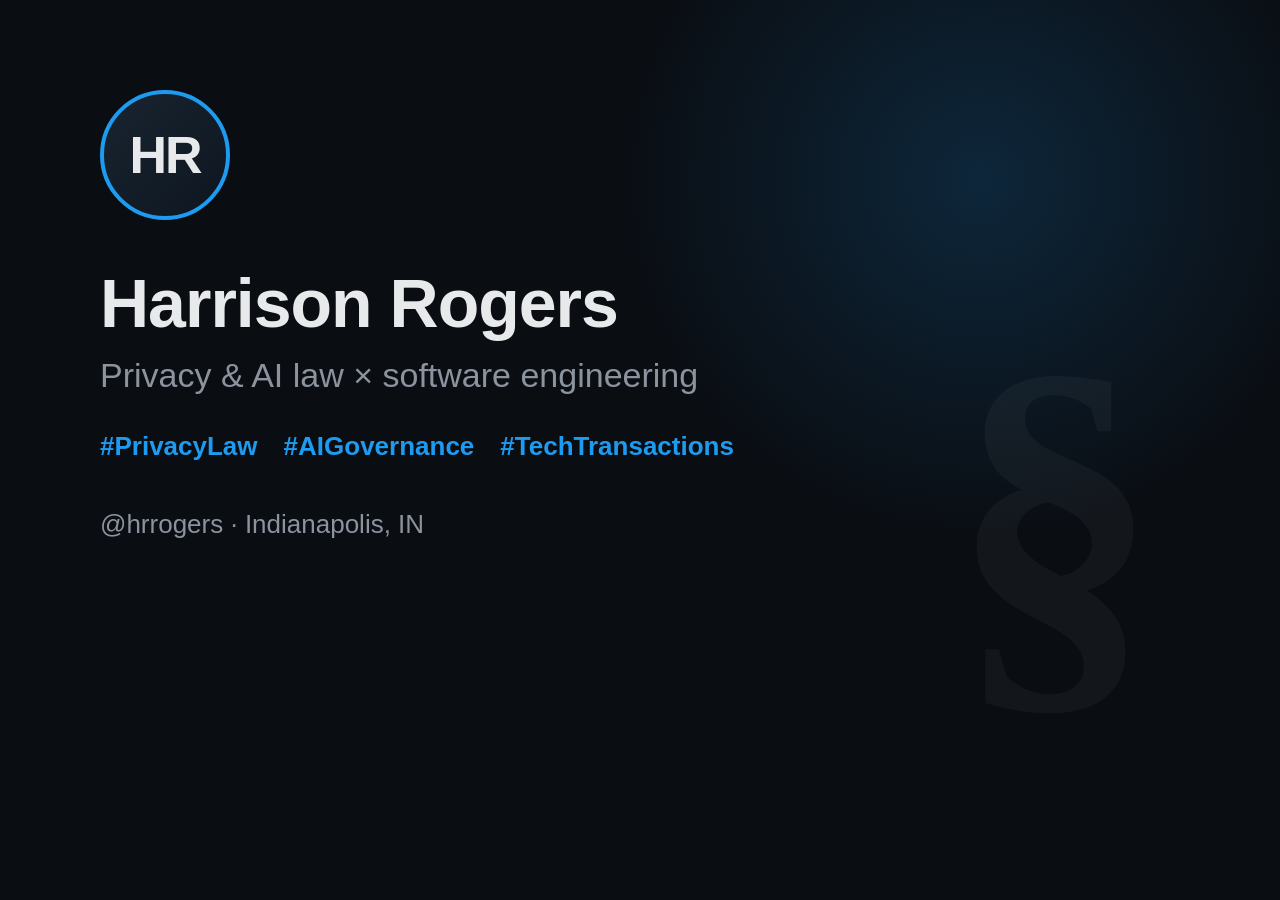
==== assets/og-source.html @ c567e9c0 "X-style dark portfolio site Plain HTML/CSS/JS, no build step, no external requests, no trackers. Con" ====
<!doctype html>
<!-- Source for assets/og-image.png (1200x630 link-preview card).
     Regenerate: serve the site, open this file in a browser at exactly
     1200x630, screenshot the viewport, save as assets/og-image.png. -->
<html lang="en">
<head>
<meta charset="utf-8">
<style>
  * { margin: 0; box-sizing: border-box; }
  body {
    width: 1200px; height: 630px; overflow: hidden;
    background: #0a0d12;
    font-family: -apple-system, "Segoe UI", Roboto, Helvetica, Arial, sans-serif;
    color: #e7e9ea;
    position: relative;
  }
  .glow {
    position: absolute; right: -180px; top: -220px;
    width: 800px; height: 800px; border-radius: 50%;
    background: radial-gradient(circle, rgba(29,155,240,0.18) 0%, rgba(29,155,240,0) 65%);
  }
  .mark {
    position: absolute; right: 40px; bottom: -100px;
    font-family: Georgia, serif; font-size: 420px; font-weight: 700;
    color: #e7e9ea; opacity: 0.04; line-height: 1;
  }
  .inner {
    position: relative;
    padding: 90px 100px;
    display: flex; flex-direction: column; height: 100%;
  }
  .avatar {
    width: 130px; height: 130px; border-radius: 50%;
    border: 4px solid #1d9bf0;
    background: linear-gradient(135deg, #182430, #0e1620);
    display: flex; align-items: center; justify-content: center;
    font-size: 52px; font-weight: 800; letter-spacing: -2px;
    margin-bottom: 44px;
  }
  h1 { font-size: 68px; font-weight: 800; letter-spacing: -1px; }
  .sub { font-size: 34px; color: #8b939e; margin-top: 14px; }
  .tags { margin-top: 36px; font-size: 26px; color: #1d9bf0; font-weight: 600; }
  .tags span { margin-right: 26px; }
  .handle {
    margin-top: auto;
    font-size: 26px; color: #8b939e;
  }
</style>
</head>
<body>
  <div class="glow"></div>
  <div class="mark">&#167;</div>
  <div class="inner">
    <div class="avatar">HR</div>
    <h1>Harrison Rogers</h1>
    <p class="sub">Privacy &amp; AI law &#215; software engineering</p>
    <p class="tags"><span>#PrivacyLaw</span><span>#AIGovernance</span><span>#TechTransactions</span></p>
    <p class="handle">@hrrogers &#183; Indianapolis, IN</p>
  </div>
</body>
</html>
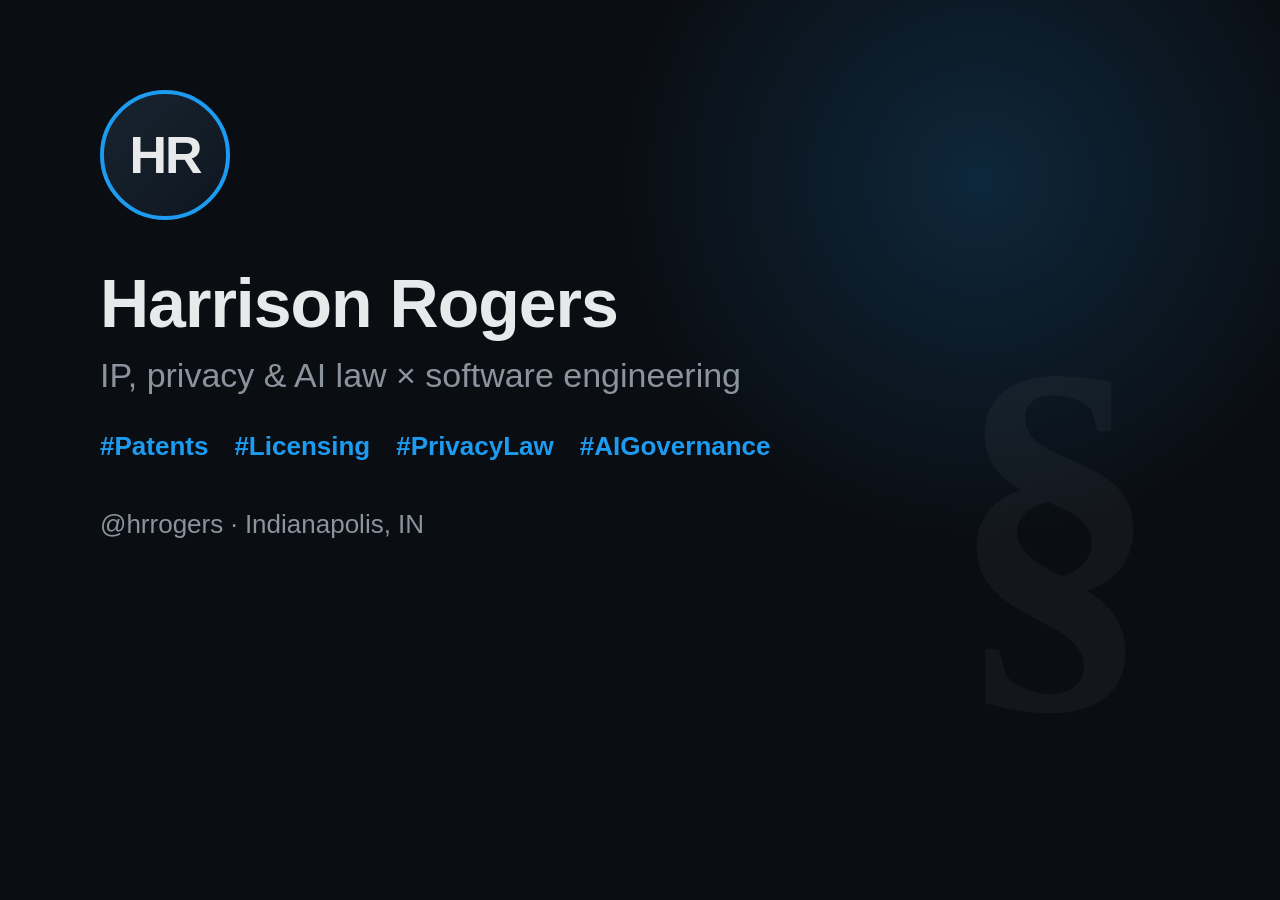
==== commit 1d0c58eb: "IP top billing, X action rows, rail search - Identity leads with IP everywhere (title, bio, pinned, " ====
--- a/assets/og-source.html
+++ b/assets/og-source.html
@@ -53,8 +53,8 @@
   <div class="inner">
     <div class="avatar">HR</div>
     <h1>Harrison Rogers</h1>
-    <p class="sub">Privacy &amp; AI law &#215; software engineering</p>
-    <p class="tags"><span>#PrivacyLaw</span><span>#AIGovernance</span><span>#TechTransactions</span></p>
+    <p class="sub">IP, privacy &amp; AI law &#215; software engineering</p>
+    <p class="tags"><span>#Patents</span><span>#Licensing</span><span>#PrivacyLaw</span><span>#AIGovernance</span></p>
     <p class="handle">@hrrogers &#183; Indianapolis, IN</p>
   </div>
 </body>
